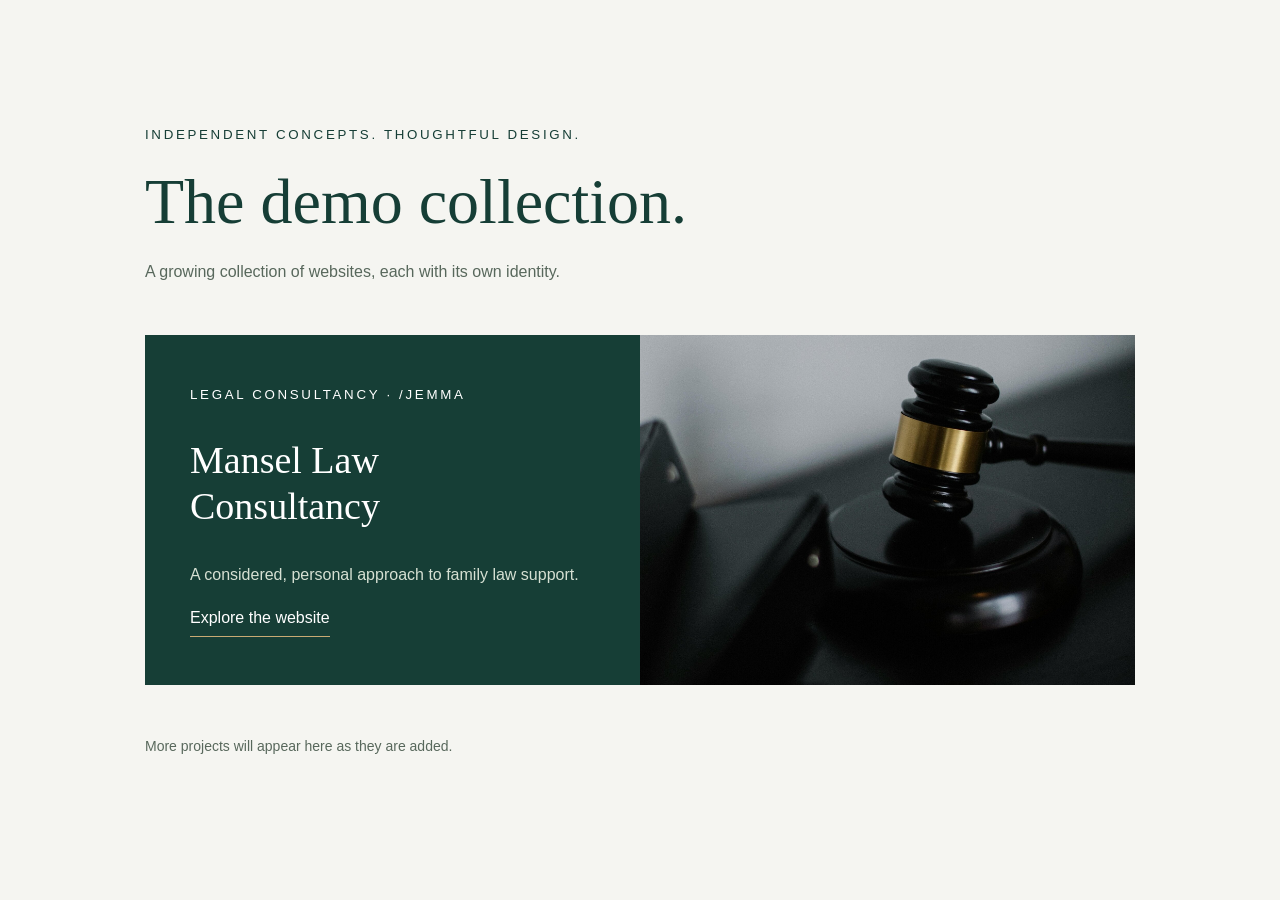
==== index.html @ c988d429 "Build Mansel consultancy demo and multi-site Pages structure" ====
<!doctype html><html lang="en"><head><meta charset="utf-8"><meta name="viewport" content="width=device-width,initial-scale=1"><meta name="robots" content="noindex,nofollow"><title>Demo Sites | Design collection</title><style>*{box-sizing:border-box}body{margin:0;background:#f5f5f1;color:#163e36;font:16px/1.7 Arial,sans-serif}main{max-width:1050px;margin:10vh auto;padding:30px}small{text-transform:uppercase;letter-spacing:.2em}h1{font:64px/1.1 Georgia,serif;margin:20px 0}p{color:#58685c}.card{display:grid;grid-template-columns:1fr 1fr;margin-top:50px;background:#163e36;color:white;text-decoration:none}.card div{padding:45px}.card h2{font:38px/1.2 Georgia,serif}.card p{color:#d6e0d3}.card img{width:100%;height:350px;object-fit:cover;object-position:center 60%}.card span{display:inline-block;border-bottom:1px solid #c8aa73;padding-bottom:4px}.card:hover{background:#245346}.card:focus-visible{outline:3px solid #a47c38;outline-offset:5px}footer{margin-top:50px;color:#58685c;font-size:14px}@media(max-width:600px){h1{font-size:46px}.card{grid-template-columns:1fr}.card div{padding:30px}.card img{height:240px}}</style></head><body><main><small>Independent concepts. Thoughtful design.</small><h1>The demo collection.</h1><p>A growing collection of websites, each with its own identity.</p><a class="card" href="jemma/"><div><small>Legal consultancy · /jemma</small><h2>Mansel Law<br>Consultancy</h2><p>A considered, personal approach to family law support.</p><span>Explore the website</span></div><img src="jemma/assets/legal.jpg" alt="Gavel and legal books"></a><footer>More projects will appear here as they are added.</footer></main></body></html>
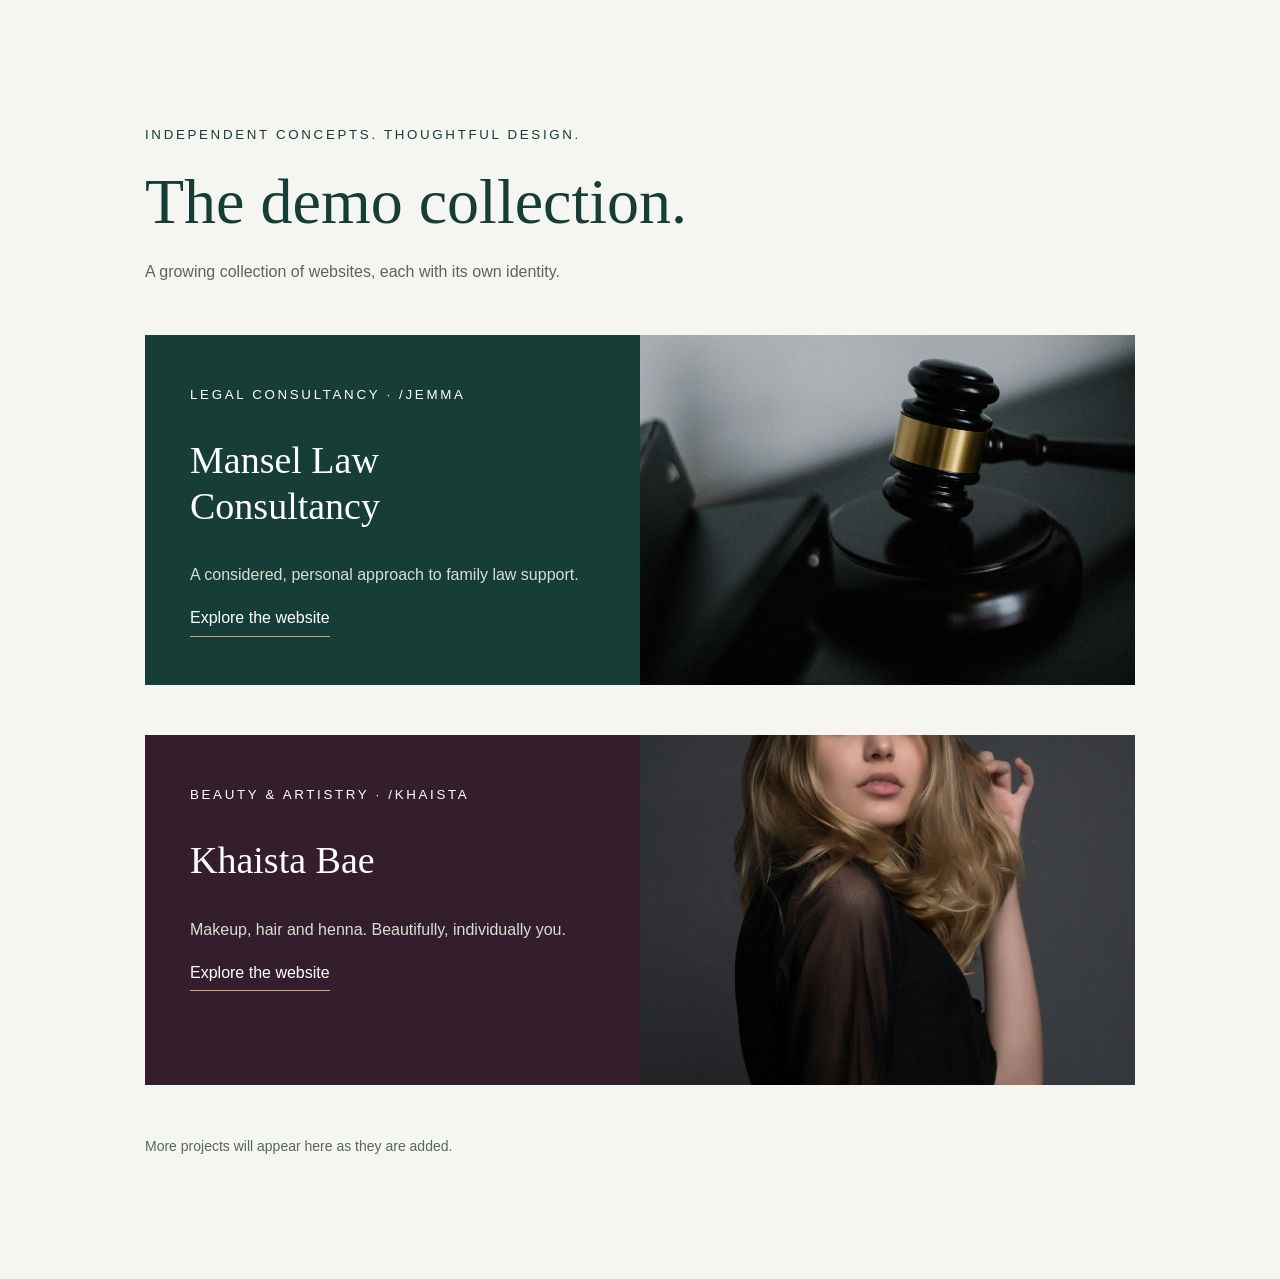
==== commit 103d192f: "Host Khaista within the demo-sites collection" ====
--- a/index.html
+++ b/index.html
@@ -1 +1 @@
-<!doctype html><html lang="en"><head><meta charset="utf-8"><meta name="viewport" content="width=device-width,initial-scale=1"><meta name="robots" content="noindex,nofollow"><title>Demo Sites | Design collection</title><style>*{box-sizing:border-box}body{margin:0;background:#f5f5f1;color:#163e36;font:16px/1.7 Arial,sans-serif}main{max-width:1050px;margin:10vh auto;padding:30px}small{text-transform:uppercase;letter-spacing:.2em}h1{font:64px/1.1 Georgia,serif;margin:20px 0}p{color:#58685c}.card{display:grid;grid-template-columns:1fr 1fr;margin-top:50px;background:#163e36;color:white;text-decoration:none}.card div{padding:45px}.card h2{font:38px/1.2 Georgia,serif}.card p{color:#d6e0d3}.card img{width:100%;height:350px;object-fit:cover;object-position:center 60%}.card span{display:inline-block;border-bottom:1px solid #c8aa73;padding-bottom:4px}.card:hover{background:#245346}.card:focus-visible{outline:3px solid #a47c38;outline-offset:5px}footer{margin-top:50px;color:#58685c;font-size:14px}@media(max-width:600px){h1{font-size:46px}.card{grid-template-columns:1fr}.card div{padding:30px}.card img{height:240px}}</style></head><body><main><small>Independent concepts. Thoughtful design.</small><h1>The demo collection.</h1><p>A growing collection of websites, each with its own identity.</p><a class="card" href="jemma/"><div><small>Legal consultancy · /jemma</small><h2>Mansel Law<br>Consultancy</h2><p>A considered, personal approach to family law support.</p><span>Explore the website</span></div><img src="jemma/assets/legal.jpg" alt="Gavel and legal books"></a><footer>More projects will appear here as they are added.</footer></main></body></html>
+<!doctype html><html lang="en"><head><meta charset="utf-8"><meta name="viewport" content="width=device-width,initial-scale=1"><meta name="robots" content="noindex,nofollow"><title>Demo Sites | Design collection</title><style>*{box-sizing:border-box}body{margin:0;background:#f5f5f1;color:#163e36;font:16px/1.7 Arial,sans-serif}main{max-width:1050px;margin:10vh auto;padding:30px}small{text-transform:uppercase;letter-spacing:.2em}h1{font:64px/1.1 Georgia,serif;margin:20px 0}p{color:#58685c}.card{display:grid;grid-template-columns:1fr 1fr;margin-top:50px;background:#163e36;color:white;text-decoration:none}.card div{padding:45px}.card h2{font:38px/1.2 Georgia,serif}.card p{color:#d6e0d3}.card img{width:100%;height:350px;object-fit:cover;object-position:center 60%}.card span{display:inline-block;border-bottom:1px solid #c8aa73;padding-bottom:4px}.card:hover{background:#245346}.card:focus-visible{outline:3px solid #a47c38;outline-offset:5px}footer{margin-top:50px;color:#58685c;font-size:14px}@media(max-width:600px){h1{font-size:46px}.card{grid-template-columns:1fr}.card div{padding:30px}.card img{height:240px}}</style></head><body><main><small>Independent concepts. Thoughtful design.</small><h1>The demo collection.</h1><p>A growing collection of websites, each with its own identity.</p><a class="card" href="jemma/"><div><small>Legal consultancy · /jemma</small><h2>Mansel Law<br>Consultancy</h2><p>A considered, personal approach to family law support.</p><span>Explore the website</span></div><img src="jemma/assets/legal.jpg" alt="Gavel and legal books"></a><a class="card" href="khaista/" style="background:#351e2b"><div><small>Beauty &amp; artistry · /khaista</small><h2>Khaista Bae</h2><p>Makeup, hair and henna. Beautifully, individually you.</p><span>Explore the website</span></div><img src="khaista/assets/beauty-editorial.jpg" alt="Khaista beauty editorial inspiration"></a><footer>More projects will appear here as they are added.</footer></main></body></html>
